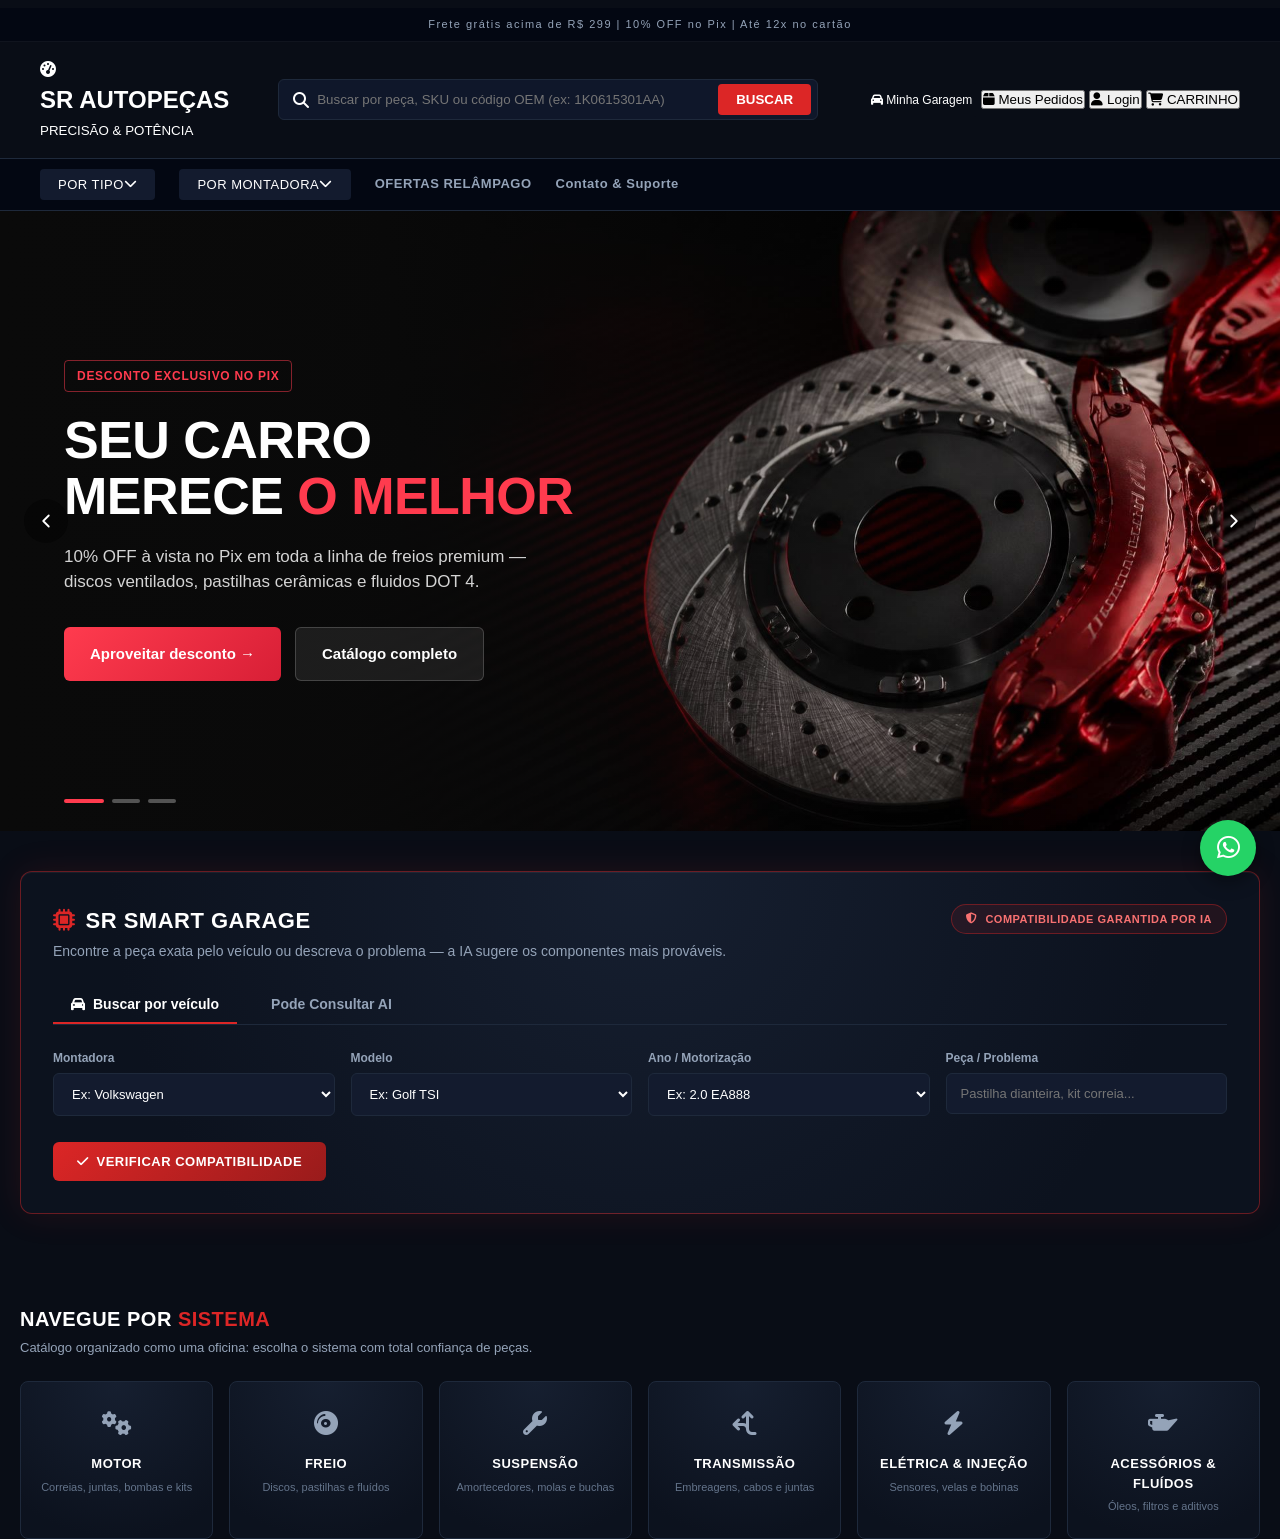
==== index.html @ 9ff438b9 "primeiro commit" ====
<!DOCTYPE html>
<html lang="en">
<head>
    <meta charset="UTF-8">
    <meta name="viewport" content="width=device-width, initial-scale=1.0">
    <link rel="stylesheet" href="style.css">
    <link rel="stylesheet" href="https://cdnjs.cloudflare.com/ajax/libs/font-awesome/6.5.1/css/all.min.css">
    <script src="./script.js" defer></script>
    <title>SR Autopeças</title>
</head>
<body>

  <div class="top-bar">
    <span> Frete grátis acima de R$ 299 | 10% OFF no Pix | Até 12x no cartão </span>
  </div>

  <header class="header">
    <div class="header-main">
      <div class="logo">
        <span class="logo-icon"><i class="fa-solid fa-gauge-high"></i></span>
        <div>
          <h2>SR <span>AUTOPEÇAS</span></h2>
          <small>PRECISÃO & POTÊNCIA</small>
        </div>
      </div>

      <div class="search-box">
        <i class="fa-solid fa-magnifying-glass"></i>
        <input type="text" placeholder="Buscar por peça, SKU ou código OEM (ex: 1K0615301AA)">
        <button class="btn-search">BUSCAR</button>
      </div>

      <nav class="user-actions">
        <button href="#" class="btn-garage"><i class="fa-solid fa-car"></i> Minha Garagem</button>
        <button href="#"><i class="fa-solid fa-box"></i> Meus Pedidos</button>
        <button href="#"><i class="fa-solid fa-user"></i> Login</button>
        <button href="#" class="btn-cart"><i class="fa-solid fa-cart-shopping"></i> CARRINHO</button>
      </nav>
    </div>

   <nav class="nav-bar">
  <!-- Dropdown 1: Por Tipo -->
  <div class="dropdown">
    <button class="dropdown-btn">
      POR TIPO <i class="fa-solid fa-chevron-down"></i>
    </button>
    
    <div class="dropdown-menu">
      <span class="dropdown-header">Categorias técnicas</span>
      
      <a href="#" class="dropdown-item">
        <strong>Motor</strong>
        <small>Correias, juntas, bombas e kits</small>
      </a>

      <a href="#" class="dropdown-item">
        <strong>Freios</strong>
        <small>Discos, pastilhas e fluídos</small>
      </a>

      <a href="#" class="dropdown-item">
        <strong>Suspensão</strong>
        <small>Amortecedores, molas, coxins</small>
      </a>

      <a href="#" class="dropdown-item">
        <strong>Transmissão</strong>
        <small>Embreagens e homocinéticas</small>
      </a>

      <a href="#" class="dropdown-item">
        <strong>Elétrica & Injeção</strong>
        <small>Velas, bobinas, sensores</small>
      </a>

      <a href="#" class="dropdown-item">
        <strong>Acessórios & Fluídos</strong>
        <small>Óleos, filtros e performance</small>
      </a>
    </div>
  </div>

  <!-- Dropdown 2: Por Montadora -->
  <div class="dropdown">
    <button class="dropdown-btn">
      POR MONTADORA <i class="fa-solid fa-chevron-down"></i>
    </button>
    
    <div class="dropdown-menu">
      <span class="dropdown-header">Montadoras atendidas</span>
      
      <a href="#" class="dropdown-item-simple">Volkswagen</a>
      <a href="#" class="dropdown-item-simple">Chevrolet</a>
      <a href="#" class="dropdown-item-simple">Fiat</a>
      <a href="#" class="dropdown-item-simple">Ford</a>
      <a href="#" class="dropdown-item-simple">Toyota</a>
      <a href="#" class="dropdown-item-simple">Honda</a>
      <a href="#" class="dropdown-item-simple">Hyundai</a>
      <a href="#" class="dropdown-item-simple">Renault</a>
      <a href="#" class="dropdown-item-simple">Jeep</a>
      <a href="#" class="dropdown-item-simple">Peugeot</a>
    </div>
  </div>

  
  <a href="#" class="nav-link text-red">OFERTAS RELÂMPAGO</a>
  <a href="#" class="nav-link">Contato & Suporte</a>
</nav>
  </header>





<section class="hero-carousel" id="heroCarousel">
 
 
  <div class="slide active" style="background-image: url('Assets/Carrosel-1.jpg');">
    <div class="slide-overlay"></div>
    <div class="slide-content">
      <span class="slide-tag">DESCONTO EXCLUSIVO NO PIX</span>
      <h1>SEU CARRO MERECE <span class="highlight">O MELHOR</span></h1>
      <p>10% OFF à vista no Pix em toda a linha de freios premium — discos ventilados, pastilhas cerâmicas e fluidos DOT 4.</p>
      <div class="slide-actions">
        <a href="#" class="btn btn-primary">Aproveitar desconto →</a>
        <a href="#" class="btn btn-secondary">Catálogo completo</a>
      </div>
    </div>
  </div>
 
 
  <div class="slide" style="background-image: url('Assets/Carrosel2.jpg');">
    <div class="slide-overlay"></div>
    <div class="slide-content">
      <span class="slide-tag">DESEMPENHO NA MEDIDA</span>
      <h1>SUSPENSÃO FIRME, <span class="highlight">DIREÇÃO CIRÚRGICA</span></h1>
      <p>Amortecedores pressurizados, kits de bieleta e coxins com envio no mesmo dia para todo o Brasil.</p>
      <div class="slide-actions">
        <a href="#" class="btn btn-primary">Ver kits de suspensão →</a>
        <a href="#" class="btn btn-secondary">Catálogo completo</a>
      </div>
    </div>
  </div>
 

  <div class="slide" style="background-image: url('Assets/Carrosel3.jpg');">
    <div class="slide-overlay"></div>
    <div class="slide-content">
      <span class="slide-tag">POTÊNCIA SOB CONTROLE</span>
      <h1>MAIS FORÇA, <span class="highlight">MAIS CONFIANÇA</span></h1>
      <p>Kits de motor e turbo com garantia de compatibilidade por IA e suporte técnico especializado.</p>
      <div class="slide-actions">
        <a href="#" class="btn btn-primary">Ver kits de motor →</a>
        <a href="#" class="btn btn-secondary">Catálogo completo</a>
      </div>
    </div>
  </div>
 
  
  <button class="arrow arrow-prev" id="prevBtn" aria-label="Slide anterior">
    <svg viewBox="0 0 24 24"><path d="M15 6l-6 6 6 6" fill="none" stroke="currentColor" stroke-width="2" stroke-linecap="round" stroke-linejoin="round"/></svg>
  </button>
  <button class="arrow arrow-next" id="nextBtn" aria-label="Próximo slide">
    <svg viewBox="0 0 24 24"><path d="M9 6l6 6-6 6" fill="none" stroke="currentColor" stroke-width="2" stroke-linecap="round" stroke-linejoin="round"/></svg>
  </button>
 
  <div class="dots" id="dots"></div>
 
</section>
 

<section class="smart-garage-section" id="smartGarage">
  <div class="smart-garage-card">
    
    <div class="sg-header">
      <div class="sg-title-box">
        <h2><i class="fa-solid fa-microchip text-red"></i> SR SMART GARAGE</h2>
        <p>Encontre a peça exata pelo veículo ou descreva o problema — a IA sugere os componentes mais prováveis.</p>
      </div>
      <div class="sg-badge-guarantee">
        <i class="fa-solid fa-shield-halved"></i> COMPATIBILIDADE GARANTIDA POR IA
      </div>
    </div>

    <div class="sg-tabs">
      <button class="sg-tab-btn active" data-tab="tab-veiculo">
        <i class="fa-solid fa-car"></i> Buscar por veículo
      </button>
      <button class="sg-tab-btn" data-tab="tab-ia">
        <i class="fa-solid fa-sparkles"></i> Pode Consultar AI
      </button>
    </div>

    <div class="sg-tab-content active" id="tab-veiculo">
      <form class="sg-form-grid" id="formVeiculo">
        <div class="sg-input-group">
          <label>Montadora</label>
          <select id="selectMontadora" required>
            <option value="">Ex: Volkswagen</option>
            <option value="chevrolet">Chevrolet</option>
            <option value="volkswagen">Volkswagen</option>
            <option value="fiat">Fiat</option>
            <option value="toyota">Toyota</option>
          </select>
        </div>

        <div class="sg-input-group">
          <label>Modelo</label>
          <select id="selectModelo" required>
            <option value="">Ex: Golf TSI</option>
            <option value="cruze">Cruze LT</option>
            <option value="golf">Golf 1.4 TSI</option>
            <option value="onix">Onix Turbo</option>
          </select>
        </div>

        <div class="sg-input-group">
          <label>Ano / Motorização</label>
          <select id="selectMotorizacao" required>
            <option value="">Ex: 2.0 EA888</option>
            <option value="1.4-turbo">1.4 Turbo</option>
            <option value="1.0-turbo">1.0 Turbo</option>
            <option value="2.0-ea888">2.0 EA888</option>
          </select>
        </div>

        <div class="sg-input-group">
          <label>Peça / Problema</label>
          <input type="text" placeholder="Pastilha dianteira, kit correia..." id="inputPecaVeiculo">
        </div>

        <div class="sg-form-actions">
          <button type="submit" class="btn-primary-action">
            <i class="fa-solid fa-check"></i> VERIFICAR COMPATIBILIDADE
          </button>
        </div>
      </form>
    </div>

    <div class="sg-tab-content" id="tab-ia">
      <div class="sg-ia-container">
        <label class="sg-ia-label">Descreva o sintoma do veículo</label>
        <div class="sg-ia-input-wrapper">
          <textarea 
            id="promptIa" 
            rows="2" 
            placeholder="Ex: Barulho metálico na suspensão dianteira ao passar em lombada"></textarea>
        </div>

        <div class="sg-quick-tags">
          <span>Escolha rápida ou recomendação técnica se passar na contramão:</span>
          <div class="tags-wrapper">
            <button type="button" class="quick-tag" data-query="Motor falhando na aceleração">Motor falhando na aceleração</button>
            <button type="button" class="quick-tag" data-query="Vibração no volante ao frear">Vibração no volante ao frear</button>
            <button type="button" class="quick-tag" data-query="Embreagem patinando">Embreagem patinando</button>
            <button type="button" class="quick-tag" data-query="Barulho metálico na suspensão dianteira">Barulho fino no freio</button>
          </div>
        </div>

        <div class="sg-form-actions">
          <button type="button" class="btn-primary-action" id="btnConsultarIa">
            <i class="fa-solid fa-wand-magic-sparkles"></i> CONSULTAR IA
          </button>
        </div>
      </div>
    </div>

    <div class="sg-results" id="sgResults" style="display: none;">
      <div class="sg-results-header">
        <span id="resultadoVeiculoContexto">Chevrolet Cruze LT 1.4 Turbo</span>
      </div>

      <div class="sg-cards-list" id="sgCardsList">
        </div>

      <div class="sg-suporte-cta" id="sgSuporteCta" style="display: none;">
        <p id="sgSuporteMensagem">Não encontramos uma peça com boa correspondência pro seu caso. Fale com um dos nossos especialistas.</p>
        <a href="#" target="_blank" rel="noopener" class="btn-whatsapp" id="sgSuporteLink">
          <i class="fa-brands fa-whatsapp"></i> Falar no WhatsApp
        </a>
      </div>
    </div>

  </div>
</section>

<div class="cart-drawer-overlay" id="cartOverlay"></div>
<aside class="cart-drawer" id="cartDrawer">
  <div class="cart-drawer-header">
    <h3><i class="fa-solid fa-cart-shopping text-red"></i> SEU CARRINHO</h3>
    <button class="cart-close-btn" id="closeCart">&times;</button>
  </div>

  <div class="cart-items" id="cartItemsList">
    </div>

  <div class="cart-drawer-footer">
    <div class="cart-summary-line">
      <span>Subtotal:</span>
      <span id="cartSubtotal">R$ 0,00</span>
    </div>
    <div class="cart-summary-line total">
      <span>TOTAL NO PIX:</span>
      <span class="text-red" id="cartTotalPix">R$ 0,00</span>
    </div>
    <button class="btn-checkout">FINALIZAR COMPRA</button>
  </div>
</aside>

<section class="navegue-sistema">
  <div class="sistema-header">
    <h2>NAVEGUE POR <span>SISTEMA</span></h2>
    <p>Catálogo organizado como uma oficina: escolha o sistema com total confiança de peças.</p>
  </div>

  <div class="cards-sistemas">
    <!-- Card 1: Motor -->
    <a href="#" class="card-sistema">
      <div class="card-icon"><i class="fa-solid fa-gears"></i></div>
      <span class="card-title">MOTOR</span>
      <p class="card-desc">Correias, juntas, bombas e kits</p>
    </a>

    <!-- Card 2: Freio -->
    <a href="#" class="card-sistema">
      <div class="card-icon"><i class="fa-solid fa-compact-disc"></i></div>
      <span class="card-title">FREIO</span>
      <p class="card-desc">Discos, pastilhas e fluídos</p>
    </a>

    <!-- Card 3: Suspensão -->
    <a href="#" class="card-sistema">
      <div class="card-icon"><i class="fa-solid fa-wrench"></i></div>
      <span class="card-title">SUSPENSÃO</span>
      <p class="card-desc">Amortecedores, molas e buchas</p>
    </a>

    <!-- Card 4: Transmissão -->
    <a href="#" class="card-sistema">
      <div class="card-icon"><i class="fa-solid fa-arrows-split-up-and-left"></i></div>
      <span class="card-title">TRANSMISSÃO</span>
      <p class="card-desc">Embreagens, cabos e juntas</p>
    </a>

    <!-- Card 5: Elétrica & Injeção -->
    <a href="#" class="card-sistema">
      <div class="card-icon"><i class="fa-solid fa-bolt"></i></div>
      <span class="card-title">ELÉTRICA & INJEÇÃO</span>
      <p class="card-desc">Sensores, velas e bobinas</p>
    </a>

    <!-- Card 6: Acessórios & Fluídos -->
    <a href="#" class="card-sistema">
      <div class="card-icon"><i class="fa-solid fa-oil-can"></i></div>
      <span class="card-title">ACESSÓRIOS & FLUÍDOS</span>
      <p class="card-desc">Óleos, filtros e aditivos</p>
    </a>
  </div>
</section>
<a href="#" target="_blank" rel="noopener" class="whatsapp-float" id="whatsappFloat" aria-label="Atendimento técnico via WhatsApp">
  <i class="fa-brands fa-whatsapp"></i>
  <span class="whatsapp-float-tooltip">Atendimento técnico</span>
</a>

</body>
</html>
---- style.css ----
:root {
  --bg-main: #090d16;
  --bg-card: #0f172a;
  --bg-input: #131b2e;
  --red-primary: #dc2626;
  --red-hover: #b91c1c;
  --text-main: #ffffff;
  --text-muted: #94a3b8;
  --border-color: #1e293b;
  --font-family: 'Segoe UI', Roboto, Helvetica, sans-serif;
}

*{
    padding: 0%;
    margin: 0%;
    box-sizing: border-box;
}


.text-red {
  color: var(--red-primary);
}

body {
    background-color: var(--bg-main);
    color: var(--text-main);
     font-family: var(--font-family);
     line-height: 1.5;
     align-items: center;

}

.top-bar {

    background-color: #030712;
    text-align: center;
    margin-top: 8px;
    font-size: 11px;
    letter-spacing: 1.5px;
    color: var(--text-muted);
    padding: 8px 0;
    border-bottom: 1px solid rgba(255, 255, 255, 0.05);

}

.header-main{
display: flex;
justify-content: space-between;
align-items: center;
padding: 16px 40px;
border-bottom: 1px solid var(--border-color);
}

.search-box {

   display: flex;
  align-items: center;
  background-color: var(--bg-card);
  border: 1px solid var(--border-color);
  border-radius: 6px;
  padding: 4px 6px 4px 14px;
  width: 45%;
}

.search-box input{

    background-color: transparent;
    border: none;
    width: 100%;
    color: #ffffff;
    padding: 8px;
    outline: none;  /* outline: 0%; tira a liha de dentro da barra de pesquisa */
}

.btn-search{
    display: flex;
    align-items: center;
    background-color: var(--red-primary);
    color: #ffffff;
    width: 100px;
    cursor: pointer;
    padding: 8px 18px;
    text-align: center;
    border-radius: 4px;
    font-weight: bold;
    border: none;
}


.nav-bar{
    display: flex;

    border: none;
    background-color: #030712 ;
    align-items: center;
    gap: 24px;
    padding: 10px 40px;
    border-bottom: 1px solid #1e293b;
}


.nav-link {
  color: #94a3b8;
  text-decoration: none;
  font-size: 13px;
  font-weight: 700;
  letter-spacing: 0.5px;
  transition: color 0.2s;
}

.nav-link:hover {
  color: #ffffff;
}

.dropdown-btn{

    background-color: var(--bg-input);
    display: flex;
    color: #ffffff;
    letter-spacing: 0.5px;
    font: bold;
    font-size: 13px;
    border-radius: 4px;
    border: none;
    cursor: pointer;
    padding: 8px 18px;

    transition: background-color 0.3s ease, color 0.3s ease;
}

.dropdown-btn:hover{
    background-color: #94a3b8;

}

.dropdown {
  position: relative;
  display: inline-block;
}

.dropdown-menu {
  position: absolute;
  top: 100%;
  left: 0;
  width: 270px;
  background-color: #0f172a;
  border: 1px solid #1e293b;
  border-radius: 8px;
  padding: 12px 0;
  box-shadow: 0 10px 25px rgba(0, 0, 0, 0.6);
  z-index: 100;

  opacity: 0%;
  visibility: hidden;
  transform: translateY(8px);
  transition: all 0.2s ease-in-out;
}

.dropdown:hover .dropdown-menu {
  opacity: 1;
  visibility: visible;
  transform: translateY(0);
}


.dropdown-header {
  display: block;
  font-size: 13px;
  font-weight: 700;
  color: #f8fafc;
  padding: 6px 18px 10px;
  border-bottom: 1px solid #1e293b;
  margin-bottom: 6px;
}


.dropdown-item {
  display: flex;
  flex-direction: column;
  padding: 8px 18px;
  text-decoration: none;
  transition: background-color 0.2s;
}

.dropdown-item strong {
  color: #f1f5f9;
  font-size: 14px;
}

.dropdown-item small {
  color: #64748b;
  font-size: 11px;
  margin-top: 2px;
}

.dropdown-item:hover {
  background-color: #1e293b;
}

.dropdown-item:hover strong {
  color: #dc2626; 
}

/* Itens Simples (Apenas Nome da Montadora) */
.dropdown-item-simple {
  display: block;
  padding: 7px 18px;
  color: #cbd5e1;
  text-decoration: none;
  font-size: 13px;
  transition: all 0.2s;
}

.dropdown-item-simple:hover {
  background-color: #1e293b;
  color: #ffffff;
  padding-left: 22px; 
}

.btn-garage{

    background-color: var(--bg-main) ;
    color: #ffffff;
    font-size: 12px;
    padding: 10px 4px;
    border: 0.2px;
    border-radius: 3%;

    transition: background-color 0.3s ease, color 0.3s ease;
}

.btn-garage:hover{

  background-color: #1a2335; /* Fundo um pouco mais claro */
  border-color: var(--red-primary);
  box-shadow: 0 0 10px rgba(255, 59, 71, 0.15)
}

.hero-carousel {
  position: relative;
  width: 100%;
  height: 620px;
  overflow: hidden;
}

.slide {
  position: absolute;
  inset: 0;
  background-size: cover;
  background-position: center right;
  background-repeat: no-repeat;
  opacity: 0;
  visibility: hidden;
  transition: opacity 0.8s ease-in-out;
  display: flex;
  align-items: center;
}
 
.slide.active {
  opacity: 1;
  visibility: visible;
  z-index: 1;
}
 
/* Sombreamento para garantir legibilidade do texto sobre a foto */
.slide-overlay {
  position: absolute;
  inset: 0;
  background: linear-gradient(
    90deg,
    #0a0a0a 0%,
    rgba(10, 10, 10, 0.92) 28%,
    rgba(10, 10, 10, 0.55) 50%,
    rgba(10, 10, 10, 0.15) 68%,
    rgba(10, 10, 10, 0) 85%
  );
}
 
/* ---------- CONTEÚDO ---------- */
.slide-content {
  position: relative;
  z-index: 2;
  max-width: 640px;
  padding: 0 5vw;
  color: #fff;
}
 
.slide-tag {
  display: inline-block;
  font-size: 12px;
  font-weight: 700;
  letter-spacing: 0.06em;
  color: #ff3b4e;
  border: 1px solid rgba(255, 59, 78, 0.5);
  padding: 6px 12px;
  border-radius: 4px;
  margin-bottom: 20px;
}
 
.slide-content h1 {
  font-size: 52px;
  line-height: 1.08;
  font-weight: 900;
  text-transform: uppercase;
  letter-spacing: -0.01em;
  margin-bottom: 20px;
}
 
.slide-content h1 .highlight {
  color: #ff3b4e;
}
 
.slide-content p {
  font-size: 17px;
  line-height: 1.5;
  color: #d4d4d4;
  max-width: 480px;
  margin-bottom: 32px;
}
 
.slide-actions {
  display: flex;
  gap: 14px;
  flex-wrap: wrap;
}
 
.btn {
  display: inline-flex;
  align-items: center;
  gap: 8px;
  padding: 15px 26px;
  border-radius: 6px;
  font-size: 15px;
  font-weight: 700;
  text-decoration: none;
  white-space: nowrap;
  transition: transform 0.15s ease, background 0.2s ease;
}
 
.btn-primary {
  background: linear-gradient(135deg, #ff3b4e, #d81f36);
  color: #fff;
}
 
.btn-primary:hover {
  transform: translateY(-2px);
}
 
.btn-secondary {
  background: rgba(255, 255, 255, 0.08);
  color: #fff;
  border: 1px solid rgba(255, 255, 255, 0.18);
}
 
.btn-secondary:hover {
  background: rgba(255, 255, 255, 0.14);
}
 
/* ---------- SETAS ---------- */
.arrow {
  position: absolute;
  top: 50%;
  transform: translateY(-50%);
  z-index: 3;
  width: 44px;
  height: 44px;
  border: none;
  border-radius: 50%;
  background: rgba(0, 0, 0, 0.45);
  color: #fff;
  display: flex;
  align-items: center;
  justify-content: center;
  cursor: pointer;
  transition: background 0.2s ease;
}
 
.arrow:hover {
  background: rgba(255, 59, 78, 0.85);
}
 
.arrow svg {
  width: 22px;
  height: 22px;
}
 
.arrow-prev {
  left: 24px;
}
 
.arrow-next {
  right: 24px;
}
 
/* ---------- DOTS ---------- */
.dots {
  position: absolute;
  left: 5vw;
  bottom: 28px;
  z-index: 3;
  display: flex;
  gap: 8px;
}
 
.dot {
  width: 28px;
  height: 4px;
  border-radius: 2px;
  background: rgba(255, 255, 255, 0.3);
  border: none;
  cursor: pointer;
  padding: 0;
  transition: background 0.2s ease, width 0.2s ease;
}
 
.dot.active {
  background: #ff3b4e;
  width: 40px;
}

@media (max-width: 900px) {
  .hero-carousel {
    height: 560px;
  }
  .slide {
    background-position: center 65%;
  }
  .slide-overlay {
    background: linear-gradient(
      180deg,
      rgba(10, 10, 10, 0.4) 0%,
      rgba(10, 10, 10, 0.85) 55%,
      #0a0a0a 100%
    );
  }
  .slide-content {
    max-width: 100%;
    align-self: flex-end;
    padding: 0 24px 90px;
  }
  .slide {
    align-items: flex-end;
  }
  .slide-content h1 {
    font-size: 34px;
  }
  .arrow {
    width: 36px;
    height: 36px;
  }
}
 
@media (max-width: 480px) {
  .slide-content h1 {
    font-size: 28px;
  }
  .slide-content p {
    font-size: 15px;
  }
  .btn {
    padding: 13px 20px;
    font-size: 14px;
  }
}

 

.smart-garage-section {
  width: 100%;
  display: flex;
  justify-content: center;
  padding: 40px 20px;
  background-color: var(--bg-main);
}

.smart-garage-card {
  width: 100%;
  max-width: 1320px;
  background: radial-gradient(circle at 50% 0%, #161f30 0%, #0c121e 75%);
  border: 1px solid rgba(220, 38, 38, 0.45);
  border-radius: 12px;
  box-shadow: 0 0 35px rgba(220, 38, 38, 0.12), inset 0 1px 0 rgba(255, 255, 255, 0.05);
  padding: 32px;
}

/* Header do Componente */
.sg-header {
  display: flex;
  justify-content: space-between;
  align-items: flex-start;
  gap: 20px;
  margin-bottom: 24px;
}

.sg-title-box h2 {
  font-size: 22px;
  font-weight: 800;
  letter-spacing: 0.5px;
  display: flex;
  align-items: center;
  gap: 10px;
}

.sg-title-box p {
  color: var(--text-muted);
  font-size: 14px;
  margin-top: 4px;
}

.sg-badge-guarantee {
  background: rgba(220, 38, 38, 0.1);
  border: 1px solid rgba(220, 38, 38, 0.4);
  color: #f87171;
  font-size: 11px;
  font-weight: 700;
  letter-spacing: 0.5px;
  padding: 6px 14px;
  border-radius: 20px;
  display: flex;
  align-items: center;
  gap: 8px;
  white-space: nowrap;
}

/* Tabs */
.sg-tabs {
  display: flex;
  gap: 8px;
  border-bottom: 1px solid var(--border-color);
  margin-bottom: 24px;
}

.sg-tab-btn {
  background: transparent;
  border: none;
  color: var(--text-muted);
  font-size: 14px;
  font-weight: 700;
  padding: 10px 18px;
  cursor: pointer;
  display: flex;
  align-items: center;
  gap: 8px;
  border-bottom: 2px solid transparent;
  transition: all 0.2s ease;
}

.sg-tab-btn:hover {
  color: #fff;
}

.sg-tab-btn.active {
  color: #fff;
  border-bottom-color: var(--red-primary);
}

.sg-tab-content {
  display: none;
}

.sg-tab-content.active {
  display: block;
}

/* Grid de Filtros */
.sg-form-grid {
  display: grid;
  grid-template-columns: repeat(4, 1fr);
  gap: 16px;
}

.sg-input-group {
  display: flex;
  flex-direction: column;
  gap: 6px;
}

.sg-input-group label {
  font-size: 12px;
  font-weight: 600;
  color: var(--text-muted);
}

.sg-input-group select,
.sg-input-group input,
.sg-ia-input-wrapper textarea {
  background-color: var(--bg-input);
  border: 1px solid var(--border-color);
  border-radius: 6px;
  color: #fff;
  padding: 12px 14px;
  font-size: 13px;
  outline: none;
  font-family: inherit;
  transition: border-color 0.2s ease;
}

.sg-input-group select:focus,
.sg-input-group input:focus,
.sg-ia-input-wrapper textarea:focus {
  border-color: var(--red-primary);
}

.sg-form-actions {
  grid-column: 1 / -1;
  margin-top: 10px;
}

.btn-primary-action {
  background: linear-gradient(135deg, var(--red-primary), #991b1b);
  border: none;
  color: #fff;
  font-weight: 700;
  font-size: 13px;
  padding: 12px 24px;
  border-radius: 6px;
  cursor: pointer;
  display: inline-flex;
  align-items: center;
  gap: 8px;
  letter-spacing: 0.5px;
  transition: opacity 0.2s, transform 0.1s;
}

.btn-primary-action:hover {
  opacity: 0.92;
  transform: translateY(-1px);
}

/* Painel de IA */
.sg-ia-container {
  display: flex;
  flex-direction: column;
  gap: 12px;
}

.sg-ia-label {
  font-size: 13px;
  font-weight: 600;
  color: var(--text-muted);
}

.sg-ia-input-wrapper textarea {
  width: 100%;
  resize: none;
}

.sg-quick-tags {
  display: flex;
  flex-direction: column;
  gap: 8px;
  margin-top: 4px;
}

.sg-quick-tags span {
  font-size: 11px;
  color: #64748b;
}

.tags-wrapper {
  display: flex;
  flex-wrap: wrap;
  gap: 8px;
}

.quick-tag {
  background: #0b111c;
  border: 1px solid var(--border-color);
  color: var(--text-muted);
  font-size: 12px;
  padding: 6px 12px;
  border-radius: 4px;
  cursor: pointer;
  transition: all 0.2s ease;
}

.quick-tag:hover {
  color: #fff;
  border-color: var(--red-primary);
  background: rgba(220, 38, 38, 0.1);
}

/* Listagem de Resultados da Peça */
.sg-results {
  margin-top: 28px;
  border-top: 1px solid var(--border-color);
  padding-top: 20px;
}

.sg-results-header {
  font-size: 13px;
  color: var(--text-muted);
  margin-bottom: 16px;
}

.sg-results-header strong {
  color: #fff;
}

.sg-cards-list {
  display: flex;
  flex-direction: column;
  gap: 12px;
}

.sg-product-row {
  display: flex;
  align-items: center;
  justify-content: space-between;
  background: #0d1524;
  border: 1px solid var(--border-color);
  border-radius: 8px;
  padding: 14px 20px;
  transition: border-color 0.2s ease;
}

.sg-product-row:hover {
  border-color: rgba(220, 38, 38, 0.5);
}

.sg-product-info {
  display: flex;
  align-items: center;
  gap: 16px;
}

.sg-product-thumb {
  width: 48px;
  height: 48px;
  border-radius: 6px;
  background: #1e293b;
  display: flex;
  align-items: center;
  justify-content: center;
  font-size: 20px;
  color: var(--text-muted);
}

.sg-product-details h4 {
  font-size: 15px;
  color: #fff;
  margin-bottom: 3px;
}

.sg-product-details small {
  color: #64748b;
  font-size: 12px;
}

.sg-product-action {
  display: flex;
  align-items: center;
  gap: 20px;
}

.sg-product-price {
  font-size: 18px;
  font-weight: 800;
  color: #fff;
}

.btn-buy {
  background: var(--red-primary);
  border: none;
  color: #fff;
  font-size: 12px;
  font-weight: 700;
  padding: 8px 16px;
  border-radius: 4px;
  cursor: pointer;
  transition: background-color 0.2s;
}

.btn-buy:hover {
  background: var(--red-hover);
}

/* Drawer / Sidebar do Carrinho */
.cart-drawer-overlay {
  position: fixed;
  inset: 0;
  background: rgba(0, 0, 0, 0.7);
  z-index: 998;
  opacity: 0;
  visibility: hidden;
  transition: all 0.3s ease;
}

.cart-drawer-overlay.active {
  opacity: 1;
  visibility: visible;
}

.cart-drawer {
  position: fixed;
  top: 0;
  right: 0;
  width: 380px;
  max-width: 90vw;
  height: 100vh;
  background: #0c121e;
  border-left: 1px solid var(--border-color);
  z-index: 999;
  display: flex;
  flex-direction: column;
  transform: translateX(100%);
  transition: transform 0.3s cubic-bezier(0.4, 0, 0.2, 1);
  padding: 24px;
}

.cart-drawer.active {
  transform: translateX(0);
}

.cart-drawer-header {
  display: flex;
  justify-content: space-between;
  align-items: center;
  padding-bottom: 16px;
  border-bottom: 1px solid var(--border-color);
}

.cart-close-btn {
  background: none;
  border: none;
  color: var(--text-muted);
  font-size: 28px;
  cursor: pointer;
}

.cart-items {
  flex: 1;
  overflow-y: auto;
  padding: 16px 0;
  display: flex;
  flex-direction: column;
  gap: 12px;
}

.cart-item {
  display: flex;
  justify-content: space-between;
  background: var(--bg-input);
  padding: 12px;
  border-radius: 6px;
  font-size: 13px;
}

.cart-item-title {
  font-weight: 600;
  margin-bottom: 4px;
}

.cart-drawer-footer {
  border-top: 1px solid var(--border-color);
  padding-top: 16px;
}

.cart-summary-line {
  display: flex;
  justify-content: space-between;
  font-size: 14px;
  color: var(--text-muted);
  margin-bottom: 6px;
}

.cart-summary-line.total {
  font-size: 18px;
  font-weight: 800;
  color: #fff;
  margin: 12px 0;
}

.btn-checkout {
  width: 100%;
  padding: 14px;
  background: var(--red-primary);
  color: #fff;
  border: none;
  font-weight: 800;
  border-radius: 6px;
  cursor: pointer;
}

/* Responsividade */
@media (max-width: 900px) {
  .sg-form-grid {
    grid-template-columns: 1fr 1fr;
  }
}

@media (max-width: 600px) {
  .sg-form-grid {
    grid-template-columns: 1fr;
  }
  .sg-header {
    flex-direction: column;
  }
  .sg-product-row {
    flex-direction: column;
    align-items: flex-start;
    gap: 12px;
  }
  .sg-product-action {
    width: 100%;
    justify-content: space-between;
  }
}


/* Container da Seção */
.navegue-sistema {
  max-width: 1320px;
  margin: 50px auto 0 auto;
  padding: 0 20px;
}

.sistema-header {
  margin-bottom: 24px;
}

.sistema-header h2 {
  font-size: 20px;
  font-weight: 900;
  letter-spacing: 0.5px;
}

.sistema-header h2 span {
  color: var(--red-primary);
}

.sistema-header p {
  color: var(--text-muted);
  font-size: 13px;
  margin-top: 4px;
}

/* Grid de Cards alinhados lado a lado */
.cards-sistemas {
  display: grid;
  grid-template-columns: repeat(6, 1fr);
  gap: 16px;
}

/* Card Individual */
.card-sistema {
  display: flex;
  flex-direction: column;
  align-items: center;
  text-align: center;
  padding: 24px 16px;
  border-radius: 8px;
  text-decoration: none;
  background: radial-gradient(circle at 50% 0%, #161f30 0%, #0c121e 85%);
  border: 1px solid var(--border-color);
  cursor: pointer;

  /* Transição combinada: movimento + cores */
  transition: transform 0.18s cubic-bezier(0.4, 0, 0.2, 1),
              background-color 0.2s ease,
              border-color 0.2s ease,
              box-shadow 0.2s ease;
}

.card-icon {
  font-size: 24px;
  color: var(--text-muted);
  margin-bottom: 12px;
  transition: color 0.2s ease;
}

.card-title {
  color: #ffffff;
  font-size: 13px;
  font-weight: 800;
  letter-spacing: 0.5px;
  margin-bottom: 6px;
  transition: color 0.2s ease;
}

.card-desc {
  color: #64748b;
  font-size: 11px;
  line-height: 1.4;
  margin: 0;
}

/* Efeito Hover: Saltinho + Transição Vermelha */
.card-sistema:hover {
  transform: translateY(-4px);
  border-color: rgba(220, 38, 38, 0.6);
  background: radial-gradient(circle at 50% 0%, #201318 0%, #0e111a 85%);
  box-shadow: 0 8px 20px rgba(220, 38, 38, 0.15);
}

.card-sistema:hover .card-icon,
.card-sistema:hover .card-title {
  color: var(--red-primary);
}

.card-sistema:active {
  transform: translateY(-1px);
}

/* Responsividade para telas menores */
@media (max-width: 1024px) {
  .cards-sistemas {
    grid-template-columns: repeat(3, 1fr);
  }
}

@media (max-width: 600px) {
  .cards-sistemas {
    grid-template-columns: repeat(2, 1fr);
  }
}
/* ==========================================================================
   WhatsApp — botão flutuante + CTA de suporte dentro dos resultados da IA
   ========================================================================== */
.whatsapp-float {
  position: fixed;
  right: 24px;
  bottom: 24px;
  width: 56px;
  height: 56px;
  border-radius: 50%;
  background: #25D366;
  color: #ffffff;
  display: flex;
  align-items: center;
  justify-content: center;
  font-size: 26px;
  text-decoration: none;
  box-shadow: 0 6px 18px rgba(0, 0, 0, 0.4);
  z-index: 500;
  transition: transform 0.2s ease;
}

.whatsapp-float:hover {
  transform: translateY(-3px);
}

.whatsapp-float-tooltip {
  position: absolute;
  right: 68px;
  bottom: 16px;
  background: #0f172a;
  border: 1px solid var(--border-color);
  color: #ffffff;
  font-size: 12px;
  font-weight: 600;
  padding: 8px 14px;
  border-radius: 6px;
  white-space: nowrap;
  opacity: 0;
  visibility: hidden;
  transform: translateX(6px);
  transition: all 0.2s ease;
}

.whatsapp-float:hover .whatsapp-float-tooltip {
  opacity: 1;
  visibility: visible;
  transform: translateX(0);
}

.sg-suporte-cta {
  margin-top: 16px;
  padding: 16px 20px;
  background: rgba(37, 211, 102, 0.08);
  border: 1px solid rgba(37, 211, 102, 0.4);
  border-radius: 8px;
  display: flex;
  align-items: center;
  justify-content: space-between;
  gap: 16px;
  flex-wrap: wrap;
}

.sg-suporte-cta p {
  color: var(--text-muted);
  font-size: 13px;
  margin: 0;
  flex: 1;
  min-width: 200px;
}

.btn-whatsapp {
  display: inline-flex;
  align-items: center;
  gap: 8px;
  background: #25D366;
  color: #ffffff;
  text-decoration: none;
  font-size: 13px;
  font-weight: 700;
  padding: 10px 18px;
  border-radius: 6px;
  white-space: nowrap;
  transition: opacity 0.2s ease;
}

.btn-whatsapp:hover {
  opacity: 0.9;
}

@media (max-width: 600px) {
  .whatsapp-float {
    right: 16px;
    bottom: 16px;
    width: 50px;
    height: 50px;
    font-size: 22px;
  }
}
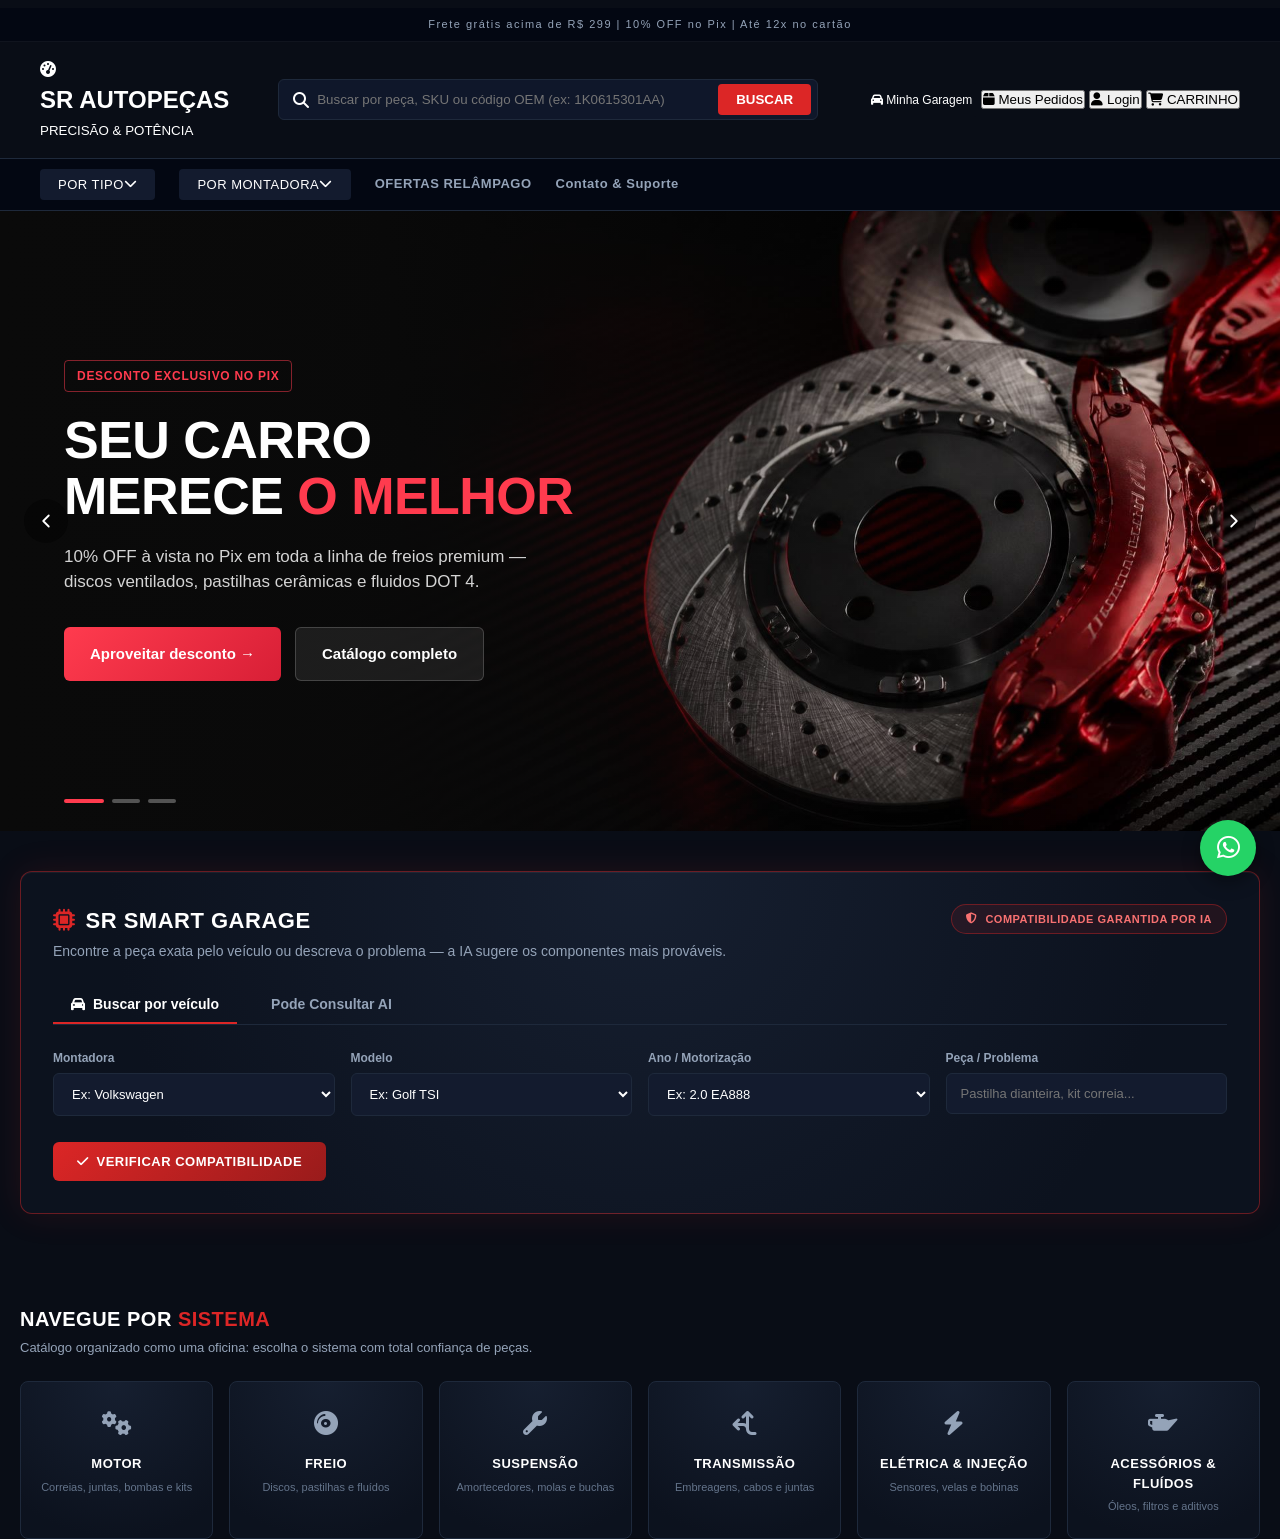
==== commit 8b8e910e: "corrige modelo do Gemini" ====
--- a/index.html
+++ b/index.html
@@ -303,7 +303,7 @@
       <span>TOTAL NO PIX:</span>
       <span class="text-red" id="cartTotalPix">R$ 0,00</span>
     </div>
-    <button class="btn-checkout">FINALIZAR COMPRA</button>
+    <button class="btn-checkout"  onclick="window.location.href='Carrinho/Carrinho.html'">FINALIZAR COMPRA</button>
   </div>
 </aside>
 
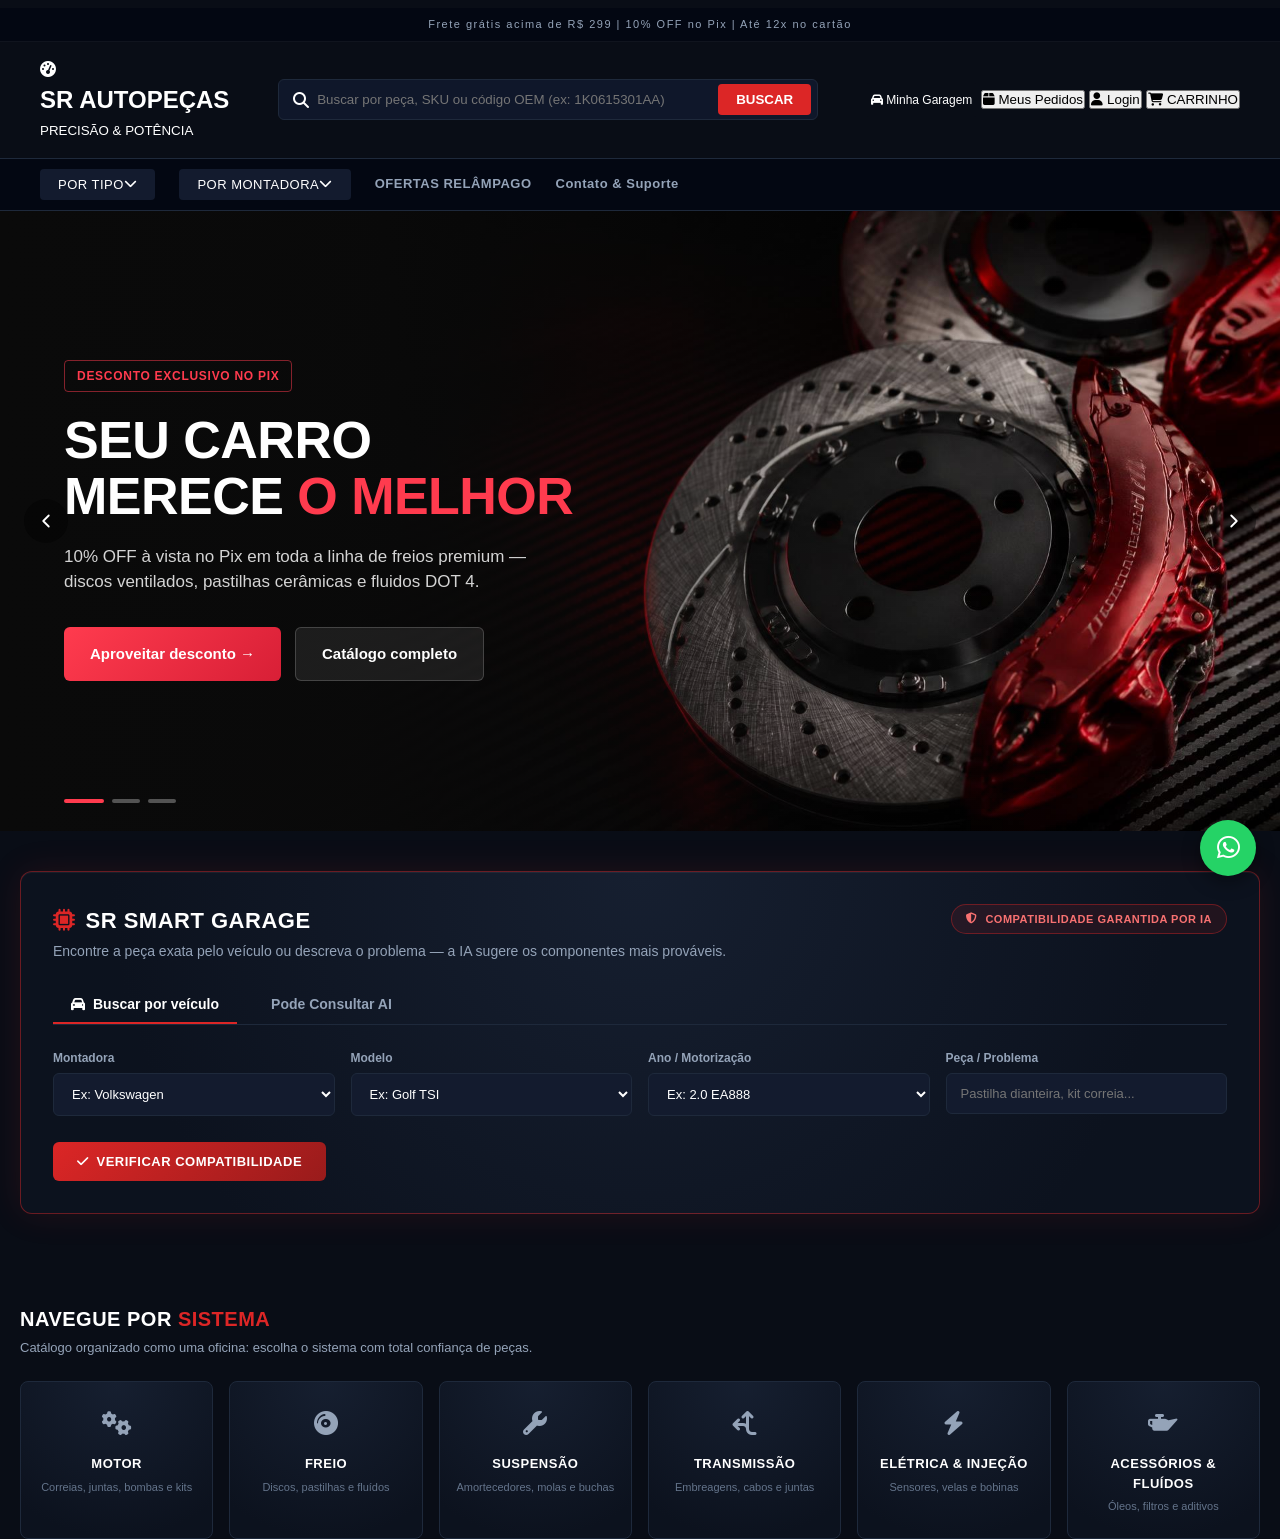
==== commit f558f852: "corrige localizacao dos arquivos do carrinho" ====
--- a/index.html
+++ b/index.html
@@ -303,8 +303,7 @@
       <span>TOTAL NO PIX:</span>
       <span class="text-red" id="cartTotalPix">R$ 0,00</span>
     </div>
-    <button class="btn-checkout"  onclick="window.location.href='Carrinho/Carrinho.html'">FINALIZAR COMPRA</button>
-  </div>
+<button class="btn-checkout" id="btnFinalizarCompra">FINALIZAR COMPRA</button>  </div>
 </aside>
 
 <section class="navegue-sistema">
